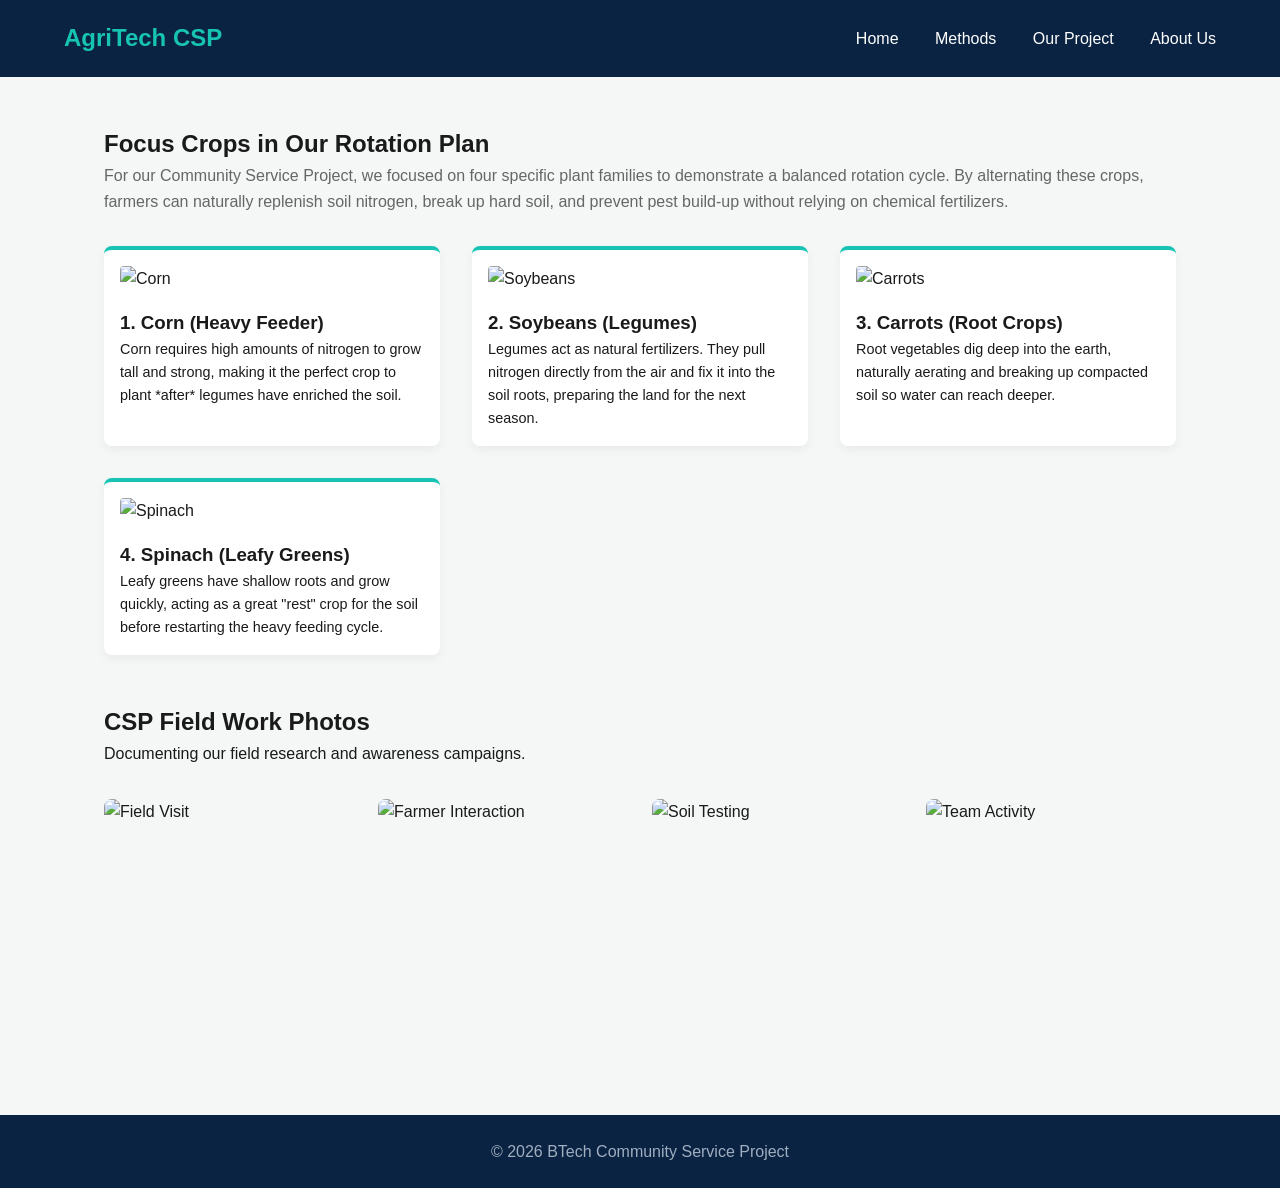
==== project.html @ c2b35f55 "Add files via upload" ====
<!DOCTYPE html>
<html lang="en">
<head>
    <meta charset="UTF-8">
    <meta name="viewport" content="width=device-width, initial-scale=1.0">
    <title>CSP Field Work</title>
    <link rel="stylesheet" href="style.css">
</head>
<body>
    <header>
        <a href="index.html" class="logo">AgriTech CSP</a>
        <nav>
            <a href="index.html">Home</a>
            <a href="rotation.html">Methods</a>
            <a href="project.html">Our Project</a>
            <a href="about.html">About Us</a>
        </nav>
    </header>

    <!-- NEW SECTION: Crop Focus -->
    <section class="container">
        <h2>Focus Crops in Our Rotation Plan</h2>
        <p style="margin-bottom: 2rem; color: #666;">
            For our Community Service Project, we focused on four specific plant families to demonstrate a balanced rotation cycle. 
            By alternating these crops, farmers can naturally replenish soil nitrogen, break up hard soil, and prevent pest build-up without relying on chemical fertilizers.
        </p>
        
        <div class="grid">
            <div class="card" style="padding: 1rem;">
                <img src="https://encrypted-tbn3.gstatic.com/licensed-image?q=tbn:ANd9GcTEUjfYMeyMUv7u7dIwSIFm-TgZgQTmJReRKntZMRXvM39lPkkuamnZGW4SYE0od4Rwb6P7ldQSdezI8jE" alt="Corn" style="width: 100%; height: 180px; object-fit: cover; border-radius: 4px; margin-bottom: 1rem;">
                <h3>1. Corn (Heavy Feeder)</h3>
                <p style="font-size: 0.9rem;">Corn requires high amounts of nitrogen to grow tall and strong, making it the perfect crop to plant *after* legumes have enriched the soil.</p>
            </div>
            <div class="card" style="padding: 1rem;">
                <img src="https://encrypted-tbn0.gstatic.com/licensed-image?q=tbn:ANd9GcTvbww3rgWhv-IFKjh_wkGB1pubYf9a8_S6w8hWzb3dk2hlFPfM4CCg1rYX3aEVtEj_0uVU60PIk4UCupM" alt="Soybeans" style="width: 100%; height: 180px; object-fit: cover; border-radius: 4px; margin-bottom: 1rem;">
                <h3>2. Soybeans (Legumes)</h3>
                <p style="font-size: 0.9rem;">Legumes act as natural fertilizers. They pull nitrogen directly from the air and fix it into the soil roots, preparing the land for the next season.</p>
            </div>
            <div class="card" style="padding: 1rem;">
                <img src="https://encrypted-tbn3.gstatic.com/licensed-image?q=tbn:ANd9GcRmcGbBeQyrcii60z7NfbP3s9EFmVZnDYlBR7wHbgTt5EC95YcZz78-CfMUozSoVR5bI-foCbdzJbYz_Lg" alt="Carrots" style="width: 100%; height: 180px; object-fit: cover; border-radius: 4px; margin-bottom: 1rem;">
                <h3>3. Carrots (Root Crops)</h3>
                <p style="font-size: 0.9rem;">Root vegetables dig deep into the earth, naturally aerating and breaking up compacted soil so water can reach deeper.</p>
            </div>
            <div class="card" style="padding: 1rem;">
                <img src="https://encrypted-tbn1.gstatic.com/licensed-image?q=tbn:ANd9GcRfhvi7VHyR59szMlgKbyRMJAZ8-2Rd9E3bWNtmuLbYo5bWImbjq5KAbEZo52yxwrMwavnCQbMwXKJW774" alt="Spinach" style="width: 100%; height: 180px; object-fit: cover; border-radius: 4px; margin-bottom: 1rem;">
                <h3>4. Spinach (Leafy Greens)</h3>
                <p style="font-size: 0.9rem;">Leafy greens have shallow roots and grow quickly, acting as a great "rest" crop for the soil before restarting the heavy feeding cycle.</p>
            </div>
        </div>
    </section>

    <!-- ORIGINAL SECTION: Field Work Photos -->
    <section class="container" style="padding-top: 0;">
        <h2>CSP Field Work Photos</h2>
        <p style="margin-bottom: 2rem;">Documenting our field research and awareness campaigns.</p>
        
        <div class="gallery">
            <!-- These are your personal photos saved in your images folder -->
            <img src="images/csp1.jpg.jpg.jpeg" alt="Field Visit" style="width: 100%; height: 220px; object-fit: cover; border-radius: 8px;">
            <img src="images/csp2.jpg.jpg.jpeg" alt="Farmer Interaction" style="width: 100%; height: 220px; object-fit: cover; border-radius: 8px;">
            <img src="images/csp3.jpg.jpg.jpeg" alt="Soil Testing" style="width: 100%; height: 220px; object-fit: cover; border-radius: 8px;">
            <img src="images/csp4.jpg.jpg.jpeg" alt="Team Activity" style="width: 100%; height: 220px; object-fit: cover; border-radius: 8px;">
        </div>
    </section>

    <footer>
        <p>&copy; 2026 BTech Community Service Project</p>
    </footer>
</body>
</html>
---- style.css ----
* {
  margin: 0;
  padding: 0;
  box-sizing: border-box;
  font-family: 'Segoe UI', Tahoma, Geneva, Verdana, sans-serif;
}
body {
  background-color: #f4f7f6;
  color: #1a1a1a;
  line-height: 1.6;
}
header {
  background-color: #0A2342;
  padding: 1.2rem 5%;
  display: flex;
  justify-content: space-between;
  align-items: center;
}
header .logo {
  color: #17C3B2;
  font-size: 1.5rem;
  font-weight: bold;
  text-decoration: none;
}
nav a {
  color: #ffffff;
  text-decoration: none;
  margin-left: 2rem;
  font-weight: 500;
  transition: 0.3s;
}
nav a:hover {
  color: #17C3B2;
}
.hero {
  background: linear-gradient(135deg, #0A2342 0%, #17C3B2 100%);
  color: white;
  padding: 5rem 5%;
  text-align: center;
}
.hero h1 {
  font-size: 2.5rem;
  margin-bottom: 1rem;
}
.container {
  padding: 3rem 5%;
  max-width: 1200px;
  margin: auto;
}
.grid {
  display: grid;
  grid-template-columns: repeat(auto-fit, minmax(300px, 1fr));
  gap: 2rem;
  margin-top: 2rem;
}
.card {
  background: white;
  padding: 2rem;
  border-radius: 8px;
  box-shadow: 0 4px 10px rgba(0,0,0,0.05);
  border-top: 4px solid #17C3B2;
}
.team-grid {
  display: grid;
  grid-template-columns: repeat(auto-fit, minmax(220px, 1fr));
  gap: 1.5rem;
  margin-top: 2rem;
}
.team-member {
  background: white;
  padding: 2rem 1rem;
  text-align: center;
  border-radius: 8px;
  box-shadow: 0 2px 8px rgba(0,0,0,0.08);
  border-bottom: 4px solid #0A2342;
}
.team-member h3 {
  color: #0A2342;
  margin-bottom: 0.5rem;
}
.gallery {
  display: grid;
  grid-template-columns: repeat(auto-fit, minmax(250px, 1fr));
  gap: 1.5rem;
}
.photo-placeholder {
  background: #e0e6ed;
  height: 220px;
  display: flex;
  align-items: center;
  justify-content: center;
  border-radius: 8px;
  color: #4a5568;
  font-weight: 500;
  border: 2px dashed #a0aec0;
}
footer {
  background: #0A2342;
  color: #a0aec0;
  text-align: center;
  padding: 1.5rem;
  margin-top: 3rem;
}
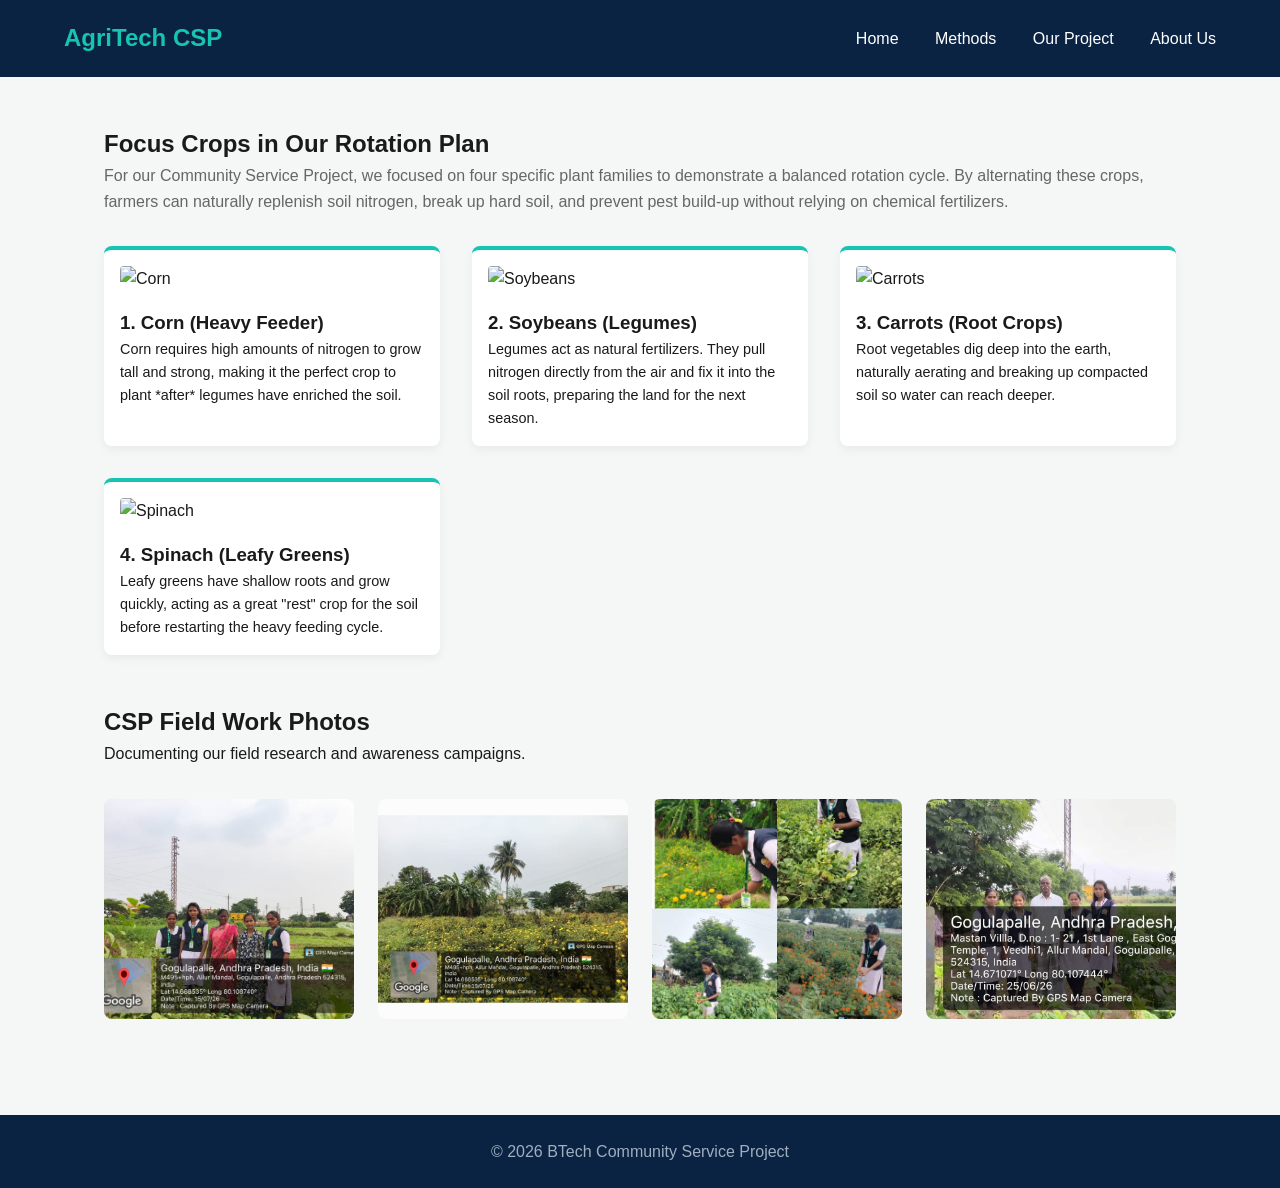
==== commit 532c3446: "Revise project.html with crop focus section Updated the HTML structure and content for the project p" ====
--- a/project.html
+++ b/project.html
@@ -56,10 +56,10 @@
         
         <div class="gallery">
             <!-- These are your personal photos saved in your images folder -->
-            <img src="images/csp1.jpg.jpg.jpeg" alt="Field Visit" style="width: 100%; height: 220px; object-fit: cover; border-radius: 8px;">
-            <img src="images/csp2.jpg.jpg.jpeg" alt="Farmer Interaction" style="width: 100%; height: 220px; object-fit: cover; border-radius: 8px;">
-            <img src="images/csp3.jpg.jpg.jpeg" alt="Soil Testing" style="width: 100%; height: 220px; object-fit: cover; border-radius: 8px;">
-            <img src="images/csp4.jpg.jpg.jpeg" alt="Team Activity" style="width: 100%; height: 220px; object-fit: cover; border-radius: 8px;">
+           <img src="csp1.jpg.jpg.jpeg" alt="Field Visit" style="width: 100%; height: 220px; object-fit: cover; border-radius: 8px;">
+<img src="csp2.jpg.jpg.jpeg" alt="Farmer Interaction" style="width: 100%; height: 220px; object-fit: cover; border-radius: 8px;">
+<img src="csp3.jpg.jpg.jpeg" alt="Soil Testing" style="width: 100%; height: 220px; object-fit: cover; border-radius: 8px;">
+<img src="csp4.jpg.jpg.jpeg" alt="Team Activity" style="width: 100%; height: 220px; object-fit: cover; border-radius: 8px;">
         </div>
     </section>
 
@@ -67,4 +67,4 @@
         <p>&copy; 2026 BTech Community Service Project</p>
     </footer>
 </body>
-</html>+</html>
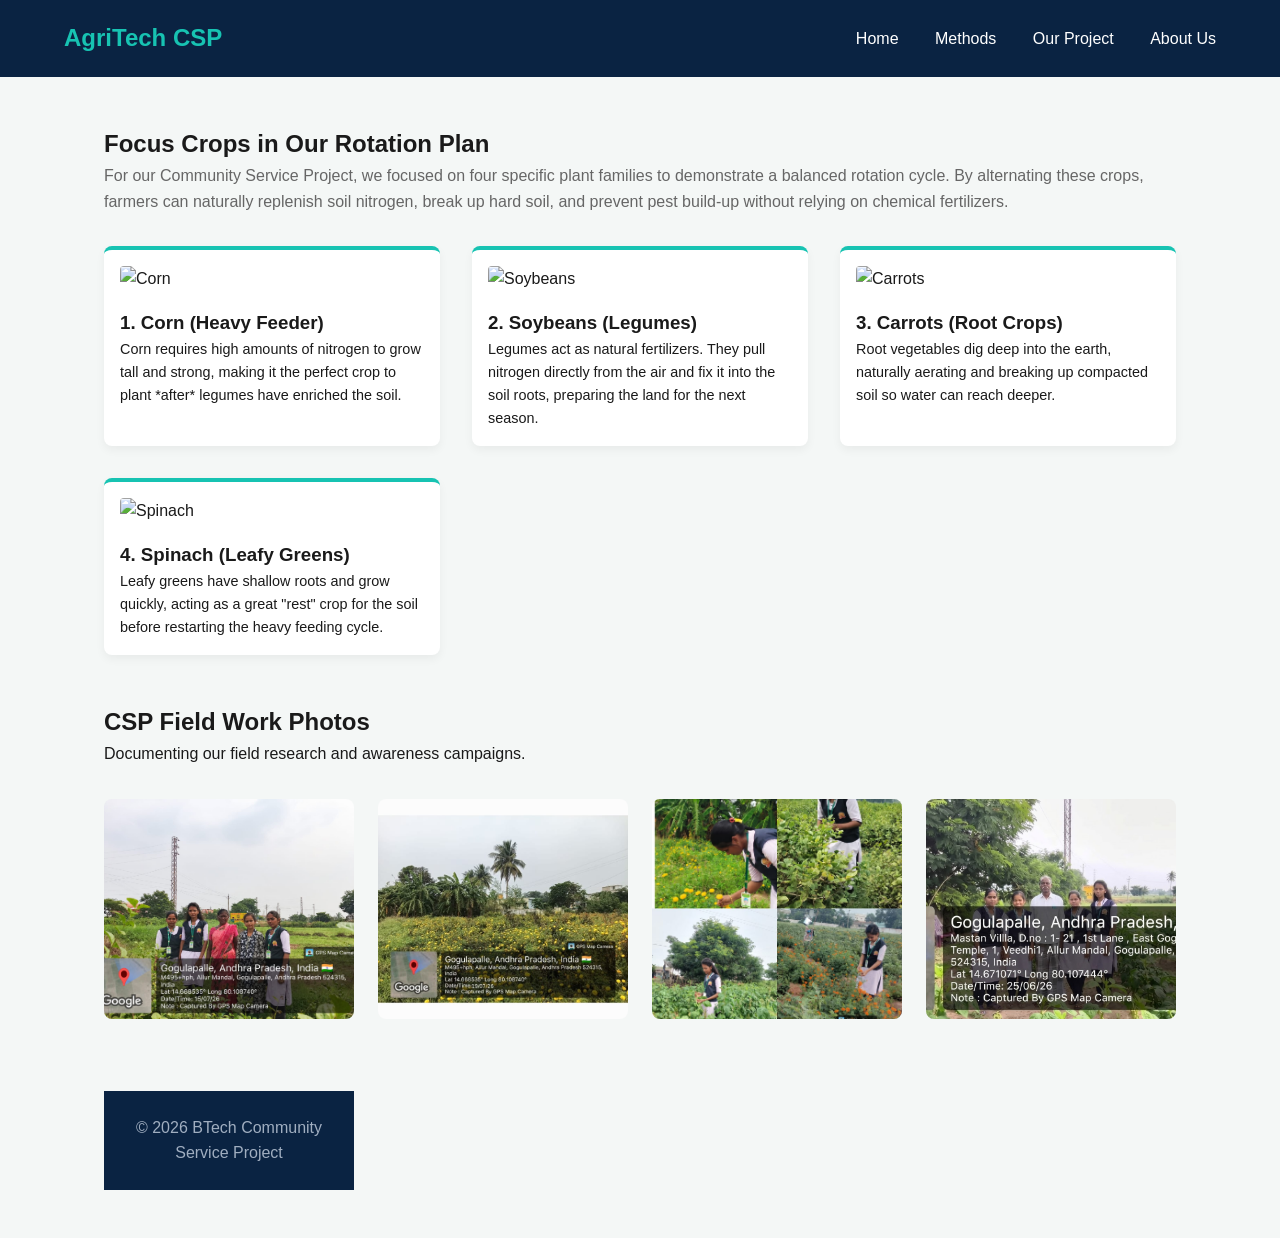
==== commit 3b40cfca: "Add files via upload" ====
--- a/project.html
+++ b/project.html
@@ -56,15 +56,13 @@
         
         <div class="gallery">
             <!-- These are your personal photos saved in your images folder -->
-           <img src="csp1.jpg.jpg.jpeg" alt="Field Visit" style="width: 100%; height: 220px; object-fit: cover; border-radius: 8px;">
-<img src="csp2.jpg.jpg.jpeg" alt="Farmer Interaction" style="width: 100%; height: 220px; object-fit: cover; border-radius: 8px;">
-<img src="csp3.jpg.jpg.jpeg" alt="Soil Testing" style="width: 100%; height: 220px; object-fit: cover; border-radius: 8px;">
-<img src="csp4.jpg.jpg.jpeg" alt="Team Activity" style="width: 100%; height: 220px; object-fit: cover; border-radius: 8px;">
-        </div>
-    </section>
+            <img src="csp1.jpg.jpg.jpeg" alt="Field Visit" style="width: 100%; height: 220px; object-fit: cover; border-radius: 8px;">
+            <img src="csp2.jpg.jpg.jpeg" alt="Farmer Interaction" style="width: 100%; height: 220px; object-fit: cover; border-radius: 8px;">
+            <img src="csp3.jpg.jpg.jpeg" alt="Soil Testing" style="width: 100%; height: 220px; object-fit: cover; border-radius: 8px;">
+            <img src="csp4.jpg.jpg.jpeg" alt="Team Activity" style="width: 100%; height: 220px; object-fit: cover; border-radius: 8px;">
 
     <footer>
         <p>&copy; 2026 BTech Community Service Project</p>
     </footer>
 </body>
-</html>
+</html>
